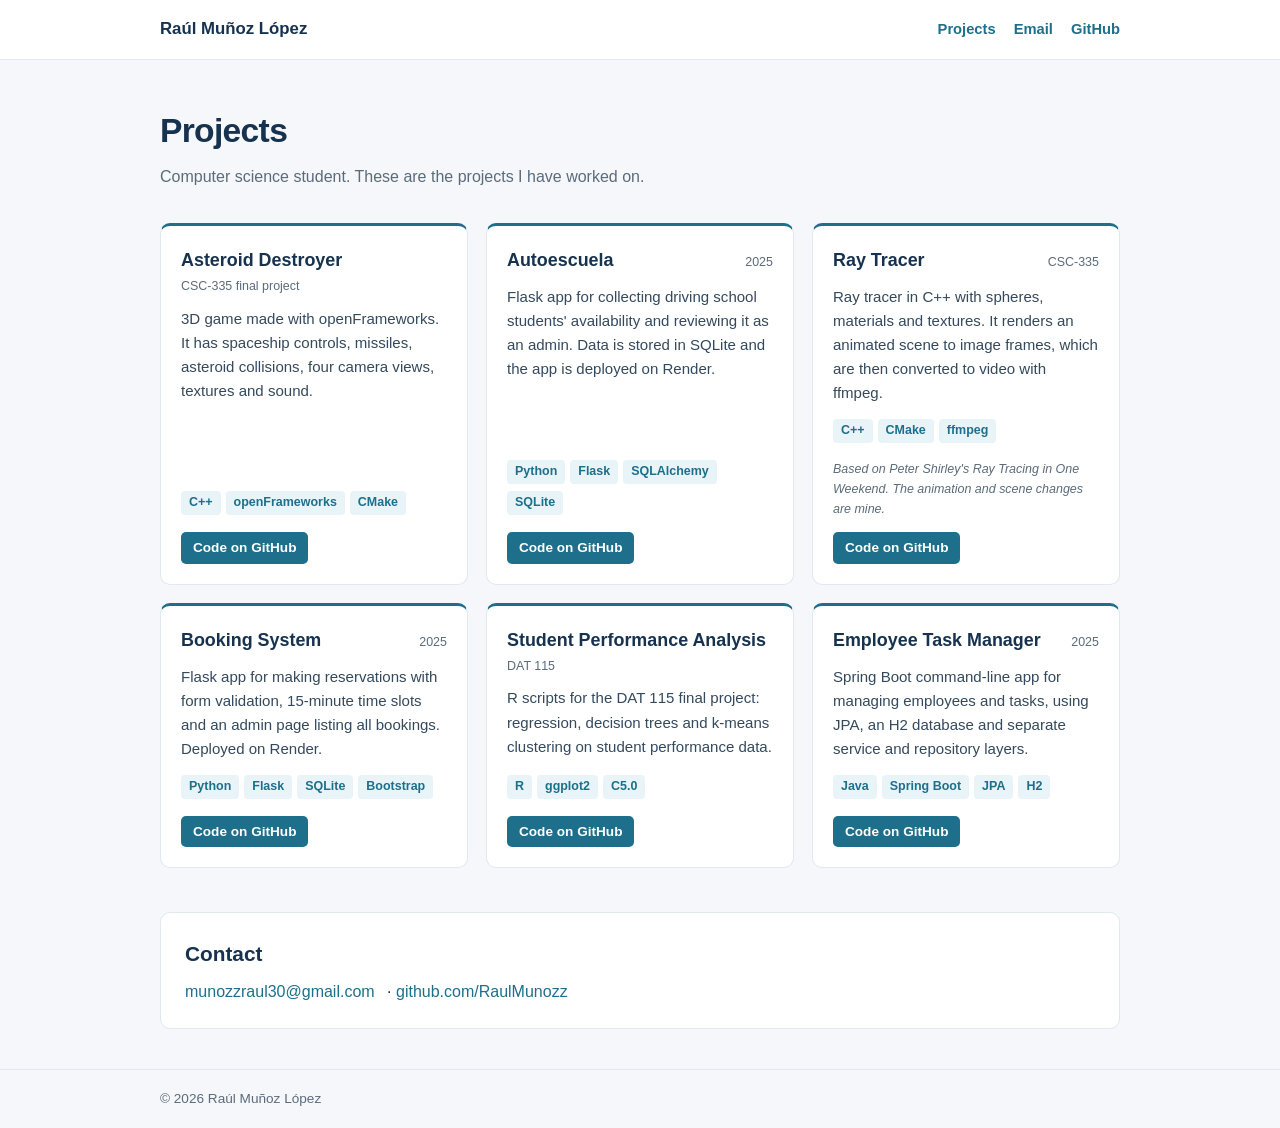
==== portfolio/index.html @ 689fa217 "Add /portfolio/ page" ====
<!doctype html>
<html lang="en">
<head>
  <meta charset="utf-8">
  <meta name="viewport" content="width=device-width, initial-scale=1">
  <meta name="description" content="Projects by Raúl Muñoz López.">
  <title>Raúl Muñoz López — Projects</title>
  <link rel="icon" href="../favicon.svg" type="image/svg+xml">
  <link rel="stylesheet" href="../styles.css">
</head>
<body>
  <header class="header">
    <div class="wrap header-inner">
      <strong>Raúl Muñoz López</strong>
      <nav aria-label="Main navigation">
        <a href="#projects">Projects</a>
        <a href="mailto:munozzraul30@gmail.com">Email</a>
        <a href="https://github.com/RaulMunozz" target="_blank" rel="noopener">GitHub</a>
      </nav>
    </div>
  </header>

  <main class="wrap">
    <section class="intro">
      <h1>Projects</h1>
      <p>Computer science student. These are the projects I have worked on.</p>
    </section>

    <section id="projects" class="projects">
      <article class="card">
        <div class="card-top"><h2>Asteroid Destroyer</h2><span>CSC-335 final project</span></div>
        <p>3D game made with openFrameworks. It has spaceship controls, missiles, asteroid collisions, four camera views, textures and sound.</p>
        <p class="tech"><span>C++</span><span>openFrameworks</span><span>CMake</span></p>
        <p class="links"><a href="https://github.com/RaulMunozz/asteroid-destroyer" target="_blank" rel="noopener">Code on GitHub</a></p>
      </article>

      <article class="card">
        <div class="card-top"><h2>Autoescuela</h2><span>2025</span></div>
        <p>Flask app for collecting driving school students' availability and reviewing it as an admin. Data is stored in SQLite and the app is deployed on Render.</p>
        <p class="tech"><span>Python</span><span>Flask</span><span>SQLAlchemy</span><span>SQLite</span></p>
        <p class="links"><a href="https://github.com/RaulMunozz/autoescuela-demo" target="_blank" rel="noopener">Code on GitHub</a></p>
      </article>

      <article class="card">
        <div class="card-top"><h2>Ray Tracer</h2><span>CSC-335</span></div>
        <p>Ray tracer in C++ with spheres, materials and textures. It renders an animated scene to image frames, which are then converted to video with ffmpeg.</p>
        <p class="tech"><span>C++</span><span>CMake</span><span>ffmpeg</span></p>
        <p class="note">Based on Peter Shirley's <em>Ray Tracing in One Weekend</em>. The animation and scene changes are mine.</p>
        <p class="links"><a href="https://github.com/RaulMunozz/ray-tracer-cpp" target="_blank" rel="noopener">Code on GitHub</a></p>
      </article>

      <article class="card">
        <div class="card-top"><h2>Booking System</h2><span>2025</span></div>
        <p>Flask app for making reservations with form validation, 15-minute time slots and an admin page listing all bookings. Deployed on Render.</p>
        <p class="tech"><span>Python</span><span>Flask</span><span>SQLite</span><span>Bootstrap</span></p>
        <p class="links"><a href="https://github.com/RaulMunozz/flask-reservas" target="_blank" rel="noopener">Code on GitHub</a></p>
      </article>

      <article class="card">
        <div class="card-top"><h2>Student Performance Analysis</h2><span>DAT 115</span></div>
        <p>R scripts for the DAT 115 final project: regression, decision trees and k-means clustering on student performance data.</p>
        <p class="tech"><span>R</span><span>ggplot2</span><span>C5.0</span></p>
        <p class="links"><a href="https://github.com/RaulMunozz/student-performance-analysis" target="_blank" rel="noopener">Code on GitHub</a></p>
      </article>

      <article class="card">
        <div class="card-top"><h2>Employee Task Manager</h2><span>2025</span></div>
        <p>Spring Boot command-line app for managing employees and tasks, using JPA, an H2 database and separate service and repository layers.</p>
        <p class="tech"><span>Java</span><span>Spring Boot</span><span>JPA</span><span>H2</span></p>
        <p class="links"><a href="https://github.com/RaulMunozz/employee-task-manager" target="_blank" rel="noopener">Code on GitHub</a></p>
      </article>
    </section>

    <section class="contact" id="contact">
      <h2>Contact</h2>
      <p><a href="mailto:munozzraul30@gmail.com">munozzraul30@gmail.com</a> · <a href="https://github.com/RaulMunozz" target="_blank" rel="noopener">github.com/RaulMunozz</a></p>
    </section>
  </main>

  <footer class="footer">
    <div class="wrap">© <span id="year">2026</span> Raúl Muñoz López</div>
  </footer>

  <script src="../script.js"></script>
</body>
</html>
---- styles.css ----
/* Simple portfolio, with a little polish. */

:root {
  --bg: #f5f7fa;
  --surface: #ffffff;
  --text: #16324f;
  --muted: #5b6b7c;
  --line: #e1e8ef;
  --accent: #1d6f8b;
  --accent-light: #e8f4f7;
  --wrap: 960px;
}

* { box-sizing: border-box; }

body {
  margin: 0;
  background: var(--bg);
  color: var(--text);
  font-family: Arial, Helvetica, sans-serif;
  font-size: 16px;
  line-height: 1.6;
}

.wrap {
  width: min(100% - 32px, var(--wrap));
  margin-inline: auto;
}

a { color: var(--accent); text-decoration: none; }
a:hover { text-decoration: underline; }

:focus-visible { outline: 2px solid var(--accent); outline-offset: 2px; }

/* Header */

.header {
  background: var(--surface);
  border-bottom: 1px solid var(--line);
  padding: 16px 0;
}

.header-inner {
  display: flex;
  flex-wrap: wrap;
  gap: 8px 20px;
  align-items: center;
  justify-content: space-between;
}

.header strong { font-size: 1.05rem; }
.header nav { display: flex; flex-wrap: wrap; gap: 18px; }
.header nav a { font-size: 0.92rem; font-weight: bold; }

/* Intro */

.intro { padding: 44px 0 12px; }
.intro h1 {
  margin: 0 0 6px;
  font-size: 2.1rem;
  letter-spacing: -0.02em;
}
.intro p { margin: 0; color: var(--muted); }

/* Projects */

.projects {
  display: grid;
  grid-template-columns: repeat(auto-fill, minmax(290px, 1fr));
  gap: 18px;
  padding: 22px 0 44px;
}

.card {
  display: flex;
  flex-direction: column;
  padding: 20px;
  background: var(--surface);
  border: 1px solid var(--line);
  border-top: 3px solid var(--accent);
  border-radius: 10px;
  transition: box-shadow 0.2s ease, transform 0.2s ease;
}

.card:hover {
  box-shadow: 0 8px 20px rgba(22, 50, 79, 0.09);
  transform: translateY(-2px);
}

.card-top {
  display: flex;
  flex-wrap: wrap;
  gap: 2px 10px;
  align-items: baseline;
  justify-content: space-between;
  margin-bottom: 10px;
}

.card h2 { margin: 0; font-size: 1.12rem; }
.card-top span { color: var(--muted); font-size: 0.78rem; }
.card p { margin: 0 0 12px; font-size: 0.94rem; }
.card > p:first-of-type { color: #34495e; }

.tech { margin-top: auto !important; }
.tech span {
  display: inline-block;
  margin: 0 5px 5px 0;
  padding: 2px 8px;
  background: var(--accent-light);
  border-radius: 4px;
  color: var(--accent);
  font-size: 0.78rem;
  font-weight: bold;
}

.links { margin-bottom: 0 !important; }
.links a {
  display: inline-block;
  padding: 5px 12px;
  background: var(--accent);
  color: #fff;
  border-radius: 5px;
  font-size: 0.85rem;
  font-weight: bold;
}
.links a:hover { text-decoration: none; background: #155a72; }

.note { color: var(--muted); font-size: 0.78rem !important; font-style: italic; }

/* Contact and footer */

.contact {
  margin-bottom: 40px;
  padding: 24px;
  background: var(--surface);
  border: 1px solid var(--line);
  border-radius: 10px;
}
.contact h2 { margin: 0 0 8px; font-size: 1.3rem; }
.contact p { margin: 0; }
.contact p a { margin-right: 8px; }

.footer {
  border-top: 1px solid var(--line);
  padding: 18px 0;
  color: var(--muted);
  font-size: 0.85rem;
}

@media (prefers-reduced-motion: reduce) {
  .card { transition: none; }
  .card:hover { transform: none; }
}
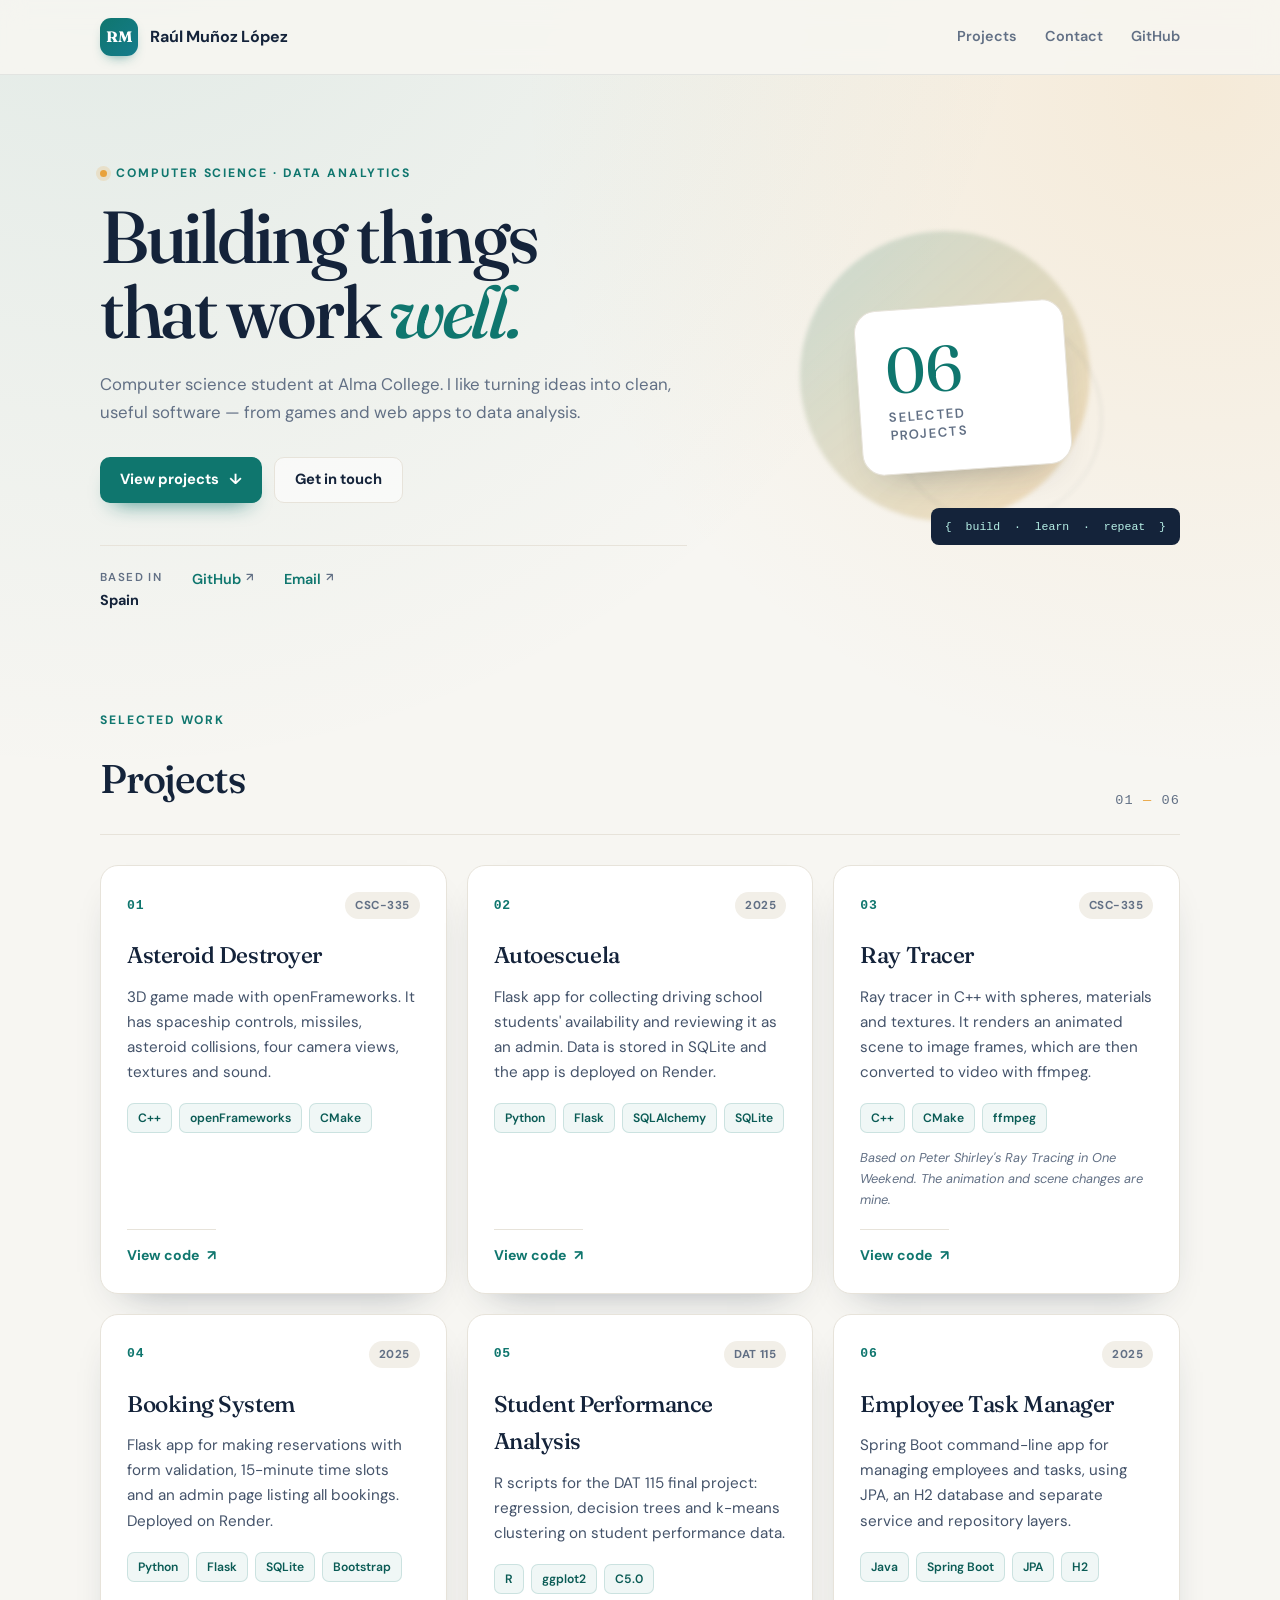
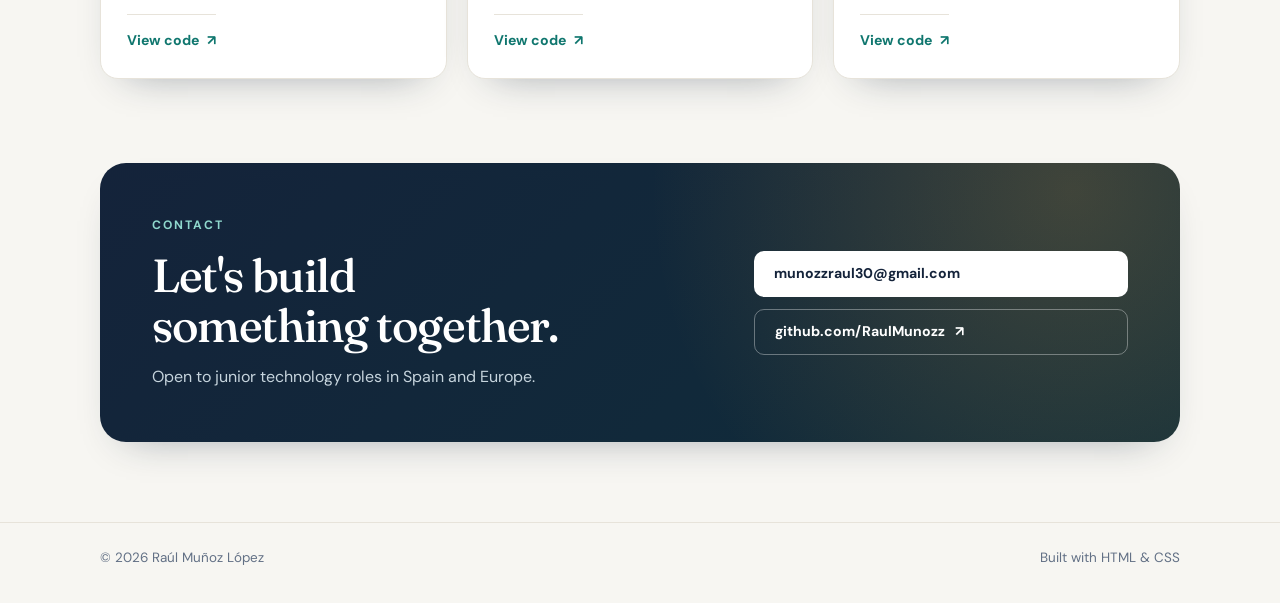
==== commit 7a531b9c: "Refresh /portfolio/ design" ====
--- a/portfolio/index.html
+++ b/portfolio/index.html
@@ -3,82 +3,137 @@
 <head>
   <meta charset="utf-8">
   <meta name="viewport" content="width=device-width, initial-scale=1">
-  <meta name="description" content="Projects by Raúl Muñoz López.">
+  <meta name="description" content="Selected projects by Raúl Muñoz López, computer science student.">
   <title>Raúl Muñoz López — Projects</title>
   <link rel="icon" href="../favicon.svg" type="image/svg+xml">
+  <link rel="preconnect" href="https://fonts.googleapis.com">
+  <link rel="preconnect" href="https://fonts.gstatic.com" crossorigin>
+  <link href="https://fonts.googleapis.com/css2?family=DM+Sans:wght@400;500;600;700&family=Fraunces:opsz,wght@9..144,500;9..144,600&display=swap" rel="stylesheet">
   <link rel="stylesheet" href="../styles.css">
 </head>
 <body>
-  <header class="header">
+  <header class="site-header">
     <div class="wrap header-inner">
-      <strong>Raúl Muñoz López</strong>
-      <nav aria-label="Main navigation">
+      <a class="brand" href="#top" aria-label="Back to top">
+        <span class="brand-mark">RM</span>
+        <span class="brand-name">Raúl Muñoz López</span>
+      </a>
+      <nav class="site-nav" aria-label="Main navigation">
         <a href="#projects">Projects</a>
-        <a href="mailto:munozzraul30@gmail.com">Email</a>
+        <a href="#contact">Contact</a>
         <a href="https://github.com/RaulMunozz" target="_blank" rel="noopener">GitHub</a>
       </nav>
     </div>
   </header>
 
-  <main class="wrap">
-    <section class="intro">
-      <h1>Projects</h1>
-      <p>Computer science student. These are the projects I have worked on.</p>
+  <main id="top">
+    <section class="hero wrap" aria-labelledby="hero-title">
+      <div class="hero-copy">
+        <p class="eyebrow"><span class="eyebrow-dot"></span> Computer Science · Data Analytics</p>
+        <h1 id="hero-title">Building things<br>that work <em>well.</em></h1>
+        <p class="lede">Computer science student at Alma College. I like turning ideas into clean, useful software — from games and web apps to data analysis.</p>
+        <div class="hero-actions">
+          <a class="btn btn-primary" href="#projects">View projects <span aria-hidden="true">↓</span></a>
+          <a class="btn btn-ghost" href="mailto:munozzraul30@gmail.com">Get in touch</a>
+        </div>
+        <ul class="hero-meta" aria-label="Quick information">
+          <li><span>Based in</span><strong>Spain</strong></li>
+          <li><a href="https://github.com/RaulMunozz" target="_blank" rel="noopener">GitHub <span aria-hidden="true">↗</span></a></li>
+          <li><a href="mailto:munozzraul30@gmail.com">Email <span aria-hidden="true">↗</span></a></li>
+        </ul>
+      </div>
+      <div class="hero-art" aria-hidden="true">
+        <div class="orb orb-back"></div>
+        <div class="orb orb-front"></div>
+        <div class="hero-badge">
+          <span class="hero-badge-number">06</span>
+          <span class="hero-badge-label">selected<br>projects</span>
+        </div>
+        <div class="hero-code">{ &nbsp;build &nbsp;· &nbsp;learn &nbsp;· &nbsp;repeat&nbsp; }</div>
+      </div>
     </section>
 
-    <section id="projects" class="projects">
-      <article class="card">
-        <div class="card-top"><h2>Asteroid Destroyer</h2><span>CSC-335 final project</span></div>
-        <p>3D game made with openFrameworks. It has spaceship controls, missiles, asteroid collisions, four camera views, textures and sound.</p>
-        <p class="tech"><span>C++</span><span>openFrameworks</span><span>CMake</span></p>
-        <p class="links"><a href="https://github.com/RaulMunozz/asteroid-destroyer" target="_blank" rel="noopener">Code on GitHub</a></p>
-      </article>
+    <section id="projects" class="projects-section wrap" aria-labelledby="projects-title">
+      <div class="section-heading">
+        <div>
+          <p class="eyebrow">Selected work</p>
+          <h2 id="projects-title">Projects</h2>
+        </div>
+        <p class="section-count">01 <span>—</span> 06</p>
+      </div>
 
-      <article class="card">
-        <div class="card-top"><h2>Autoescuela</h2><span>2025</span></div>
-        <p>Flask app for collecting driving school students' availability and reviewing it as an admin. Data is stored in SQLite and the app is deployed on Render.</p>
-        <p class="tech"><span>Python</span><span>Flask</span><span>SQLAlchemy</span><span>SQLite</span></p>
-        <p class="links"><a href="https://github.com/RaulMunozz/autoescuela-demo" target="_blank" rel="noopener">Code on GitHub</a></p>
-      </article>
+      <div class="projects">
+        <article class="card">
+          <div class="card-head"><span class="card-index">01</span><span class="card-tag">CSC-335</span></div>
+          <h3>Asteroid Destroyer</h3>
+          <p>3D game made with openFrameworks. It has spaceship controls, missiles, asteroid collisions, four camera views, textures and sound.</p>
+          <ul class="tech"><li>C++</li><li>openFrameworks</li><li>CMake</li></ul>
+          <a class="card-link" href="https://github.com/RaulMunozz/asteroid-destroyer" target="_blank" rel="noopener">View code <span aria-hidden="true">↗</span></a>
+        </article>
 
-      <article class="card">
-        <div class="card-top"><h2>Ray Tracer</h2><span>CSC-335</span></div>
-        <p>Ray tracer in C++ with spheres, materials and textures. It renders an animated scene to image frames, which are then converted to video with ffmpeg.</p>
-        <p class="tech"><span>C++</span><span>CMake</span><span>ffmpeg</span></p>
-        <p class="note">Based on Peter Shirley's <em>Ray Tracing in One Weekend</em>. The animation and scene changes are mine.</p>
-        <p class="links"><a href="https://github.com/RaulMunozz/ray-tracer-cpp" target="_blank" rel="noopener">Code on GitHub</a></p>
-      </article>
+        <article class="card">
+          <div class="card-head"><span class="card-index">02</span><span class="card-tag">2025</span></div>
+          <h3>Autoescuela</h3>
+          <p>Flask app for collecting driving school students' availability and reviewing it as an admin. Data is stored in SQLite and the app is deployed on Render.</p>
+          <ul class="tech"><li>Python</li><li>Flask</li><li>SQLAlchemy</li><li>SQLite</li></ul>
+          <a class="card-link" href="https://github.com/RaulMunozz/autoescuela-demo" target="_blank" rel="noopener">View code <span aria-hidden="true">↗</span></a>
+        </article>
 
-      <article class="card">
-        <div class="card-top"><h2>Booking System</h2><span>2025</span></div>
-        <p>Flask app for making reservations with form validation, 15-minute time slots and an admin page listing all bookings. Deployed on Render.</p>
-        <p class="tech"><span>Python</span><span>Flask</span><span>SQLite</span><span>Bootstrap</span></p>
-        <p class="links"><a href="https://github.com/RaulMunozz/flask-reservas" target="_blank" rel="noopener">Code on GitHub</a></p>
-      </article>
+        <article class="card">
+          <div class="card-head"><span class="card-index">03</span><span class="card-tag">CSC-335</span></div>
+          <h3>Ray Tracer</h3>
+          <p>Ray tracer in C++ with spheres, materials and textures. It renders an animated scene to image frames, which are then converted to video with ffmpeg.</p>
+          <ul class="tech"><li>C++</li><li>CMake</li><li>ffmpeg</li></ul>
+          <p class="note">Based on Peter Shirley's <em>Ray Tracing in One Weekend</em>. The animation and scene changes are mine.</p>
+          <a class="card-link" href="https://github.com/RaulMunozz/ray-tracer-cpp" target="_blank" rel="noopener">View code <span aria-hidden="true">↗</span></a>
+        </article>
 
-      <article class="card">
-        <div class="card-top"><h2>Student Performance Analysis</h2><span>DAT 115</span></div>
-        <p>R scripts for the DAT 115 final project: regression, decision trees and k-means clustering on student performance data.</p>
-        <p class="tech"><span>R</span><span>ggplot2</span><span>C5.0</span></p>
-        <p class="links"><a href="https://github.com/RaulMunozz/student-performance-analysis" target="_blank" rel="noopener">Code on GitHub</a></p>
-      </article>
+        <article class="card">
+          <div class="card-head"><span class="card-index">04</span><span class="card-tag">2025</span></div>
+          <h3>Booking System</h3>
+          <p>Flask app for making reservations with form validation, 15-minute time slots and an admin page listing all bookings. Deployed on Render.</p>
+          <ul class="tech"><li>Python</li><li>Flask</li><li>SQLite</li><li>Bootstrap</li></ul>
+          <a class="card-link" href="https://github.com/RaulMunozz/flask-reservas" target="_blank" rel="noopener">View code <span aria-hidden="true">↗</span></a>
+        </article>
 
-      <article class="card">
-        <div class="card-top"><h2>Employee Task Manager</h2><span>2025</span></div>
-        <p>Spring Boot command-line app for managing employees and tasks, using JPA, an H2 database and separate service and repository layers.</p>
-        <p class="tech"><span>Java</span><span>Spring Boot</span><span>JPA</span><span>H2</span></p>
-        <p class="links"><a href="https://github.com/RaulMunozz/employee-task-manager" target="_blank" rel="noopener">Code on GitHub</a></p>
-      </article>
+        <article class="card">
+          <div class="card-head"><span class="card-index">05</span><span class="card-tag">DAT 115</span></div>
+          <h3>Student Performance Analysis</h3>
+          <p>R scripts for the DAT 115 final project: regression, decision trees and k-means clustering on student performance data.</p>
+          <ul class="tech"><li>R</li><li>ggplot2</li><li>C5.0</li></ul>
+          <a class="card-link" href="https://github.com/RaulMunozz/student-performance-analysis" target="_blank" rel="noopener">View code <span aria-hidden="true">↗</span></a>
+        </article>
+
+        <article class="card">
+          <div class="card-head"><span class="card-index">06</span><span class="card-tag">2025</span></div>
+          <h3>Employee Task Manager</h3>
+          <p>Spring Boot command-line app for managing employees and tasks, using JPA, an H2 database and separate service and repository layers.</p>
+          <ul class="tech"><li>Java</li><li>Spring Boot</li><li>JPA</li><li>H2</li></ul>
+          <a class="card-link" href="https://github.com/RaulMunozz/employee-task-manager" target="_blank" rel="noopener">View code <span aria-hidden="true">↗</span></a>
+        </article>
+      </div>
     </section>
 
-    <section class="contact" id="contact">
-      <h2>Contact</h2>
-      <p><a href="mailto:munozzraul30@gmail.com">munozzraul30@gmail.com</a> · <a href="https://github.com/RaulMunozz" target="_blank" rel="noopener">github.com/RaulMunozz</a></p>
+    <section id="contact" class="contact-section wrap" aria-labelledby="contact-title">
+      <div class="contact-card">
+        <div class="contact-copy">
+          <p class="eyebrow eyebrow-light">Contact</p>
+          <h2 id="contact-title">Let's build<br>something together.</h2>
+          <p>Open to junior technology roles in Spain and Europe.</p>
+        </div>
+        <div class="contact-actions">
+          <a class="btn btn-light" href="mailto:munozzraul30@gmail.com">munozzraul30@gmail.com</a>
+          <a class="btn btn-outline-light" href="https://github.com/RaulMunozz" target="_blank" rel="noopener">github.com/RaulMunozz <span aria-hidden="true">↗</span></a>
+        </div>
+      </div>
     </section>
   </main>
 
-  <footer class="footer">
-    <div class="wrap">© <span id="year">2026</span> Raúl Muñoz López</div>
+  <footer class="site-footer">
+    <div class="wrap footer-inner">
+      <span>© <span id="year">2026</span> Raúl Muñoz López</span>
+      <span>Built with HTML &amp; CSS</span>
+    </div>
   </footer>
 
   <script src="../script.js"></script>
--- a/styles.css
+++ b/styles.css
@@ -1,153 +1,475 @@
-/* Simple portfolio, with a little polish. */
+/* Portfolio — warm, typographic and deliberately simple. */
 
 :root {
-  --bg: #f5f7fa;
+  --bg: #f7f6f2;
   --surface: #ffffff;
-  --text: #16324f;
-  --muted: #5b6b7c;
-  --line: #e1e8ef;
-  --accent: #1d6f8b;
-  --accent-light: #e8f4f7;
-  --wrap: 960px;
+  --ink: #14233a;
+  --muted: #627085;
+  --line: #e7e3da;
+  --teal: #0f766e;
+  --teal-dark: #0a5b55;
+  --amber: #e9a23b;
+  --shadow: 0 18px 40px -26px rgba(20, 35, 58, 0.45);
+  --wrap: 1080px;
+  --radius: 18px;
+  --sans: "DM Sans", Arial, Helvetica, sans-serif;
+  --serif: "Fraunces", Georgia, "Times New Roman", serif;
 }
 
 * { box-sizing: border-box; }
+
+html { scroll-behavior: smooth; }
 
 body {
   margin: 0;
-  background: var(--bg);
-  color: var(--text);
-  font-family: Arial, Helvetica, sans-serif;
+  color: var(--ink);
+  font-family: var(--sans);
   font-size: 16px;
-  line-height: 1.6;
+  line-height: 1.65;
+  background:
+    radial-gradient(circle at 8% -8%, rgba(15, 118, 110, 0.10), transparent 36%),
+    radial-gradient(circle at 94% 4%, rgba(233, 162, 59, 0.14), transparent 28%),
+    var(--bg);
 }
 
 .wrap {
-  width: min(100% - 32px, var(--wrap));
+  width: min(100% - 40px, var(--wrap));
   margin-inline: auto;
 }
 
-a { color: var(--accent); text-decoration: none; }
-a:hover { text-decoration: underline; }
-
-:focus-visible { outline: 2px solid var(--accent); outline-offset: 2px; }
+a { color: var(--teal); text-decoration: none; }
+a:hover { text-decoration: none; }
+:focus-visible { outline: 2px solid var(--amber); outline-offset: 3px; border-radius: 4px; }
 
 /* Header */
 
-.header {
+.site-header {
+  position: sticky;
+  top: 0;
+  z-index: 20;
+  background: rgba(247, 246, 242, 0.86);
+  backdrop-filter: blur(12px);
+  border-bottom: 1px solid rgba(20, 35, 58, 0.08);
+}
+
+.header-inner {
+  display: flex;
+  align-items: center;
+  justify-content: space-between;
+  gap: 20px;
+  min-height: 74px;
+}
+
+.brand {
+  display: inline-flex;
+  align-items: center;
+  gap: 12px;
+  color: var(--ink);
+  font-weight: 700;
+  letter-spacing: -0.01em;
+}
+
+.brand-mark {
+  display: grid;
+  place-items: center;
+  width: 38px;
+  height: 38px;
+  border-radius: 11px;
+  background: linear-gradient(135deg, var(--teal), #157c8c);
+  color: #fff;
+  font-family: var(--serif);
+  font-size: 0.95rem;
+  letter-spacing: 0.02em;
+  box-shadow: 0 6px 14px -8px rgba(15, 118, 110, 0.9);
+}
+
+.brand-name { font-size: 1rem; }
+
+.site-nav { display: flex; flex-wrap: wrap; gap: 8px 28px; }
+.site-nav a {
+  position: relative;
+  color: var(--muted);
+  font-size: 0.9rem;
+  font-weight: 600;
+  padding-block: 6px;
+}
+.site-nav a::after {
+  content: "";
+  position: absolute;
+  left: 0;
+  right: 100%;
+  bottom: 0;
+  height: 2px;
+  background: var(--amber);
+  transition: right 0.22s ease;
+}
+.site-nav a:hover { color: var(--ink); }
+.site-nav a:hover::after { right: 0; }
+
+/* Shared bits */
+
+.eyebrow {
+  display: flex;
+  align-items: center;
+  gap: 9px;
+  margin: 0 0 16px;
+  color: var(--teal);
+  font-size: 0.76rem;
+  font-weight: 700;
+  letter-spacing: 0.16em;
+  text-transform: uppercase;
+}
+.eyebrow-dot {
+  width: 7px;
+  height: 7px;
+  border-radius: 50%;
+  background: var(--amber);
+  box-shadow: 0 0 0 4px rgba(233, 162, 59, 0.18);
+}
+.eyebrow-light { color: #8fd8cd; }
+
+.btn {
+  display: inline-flex;
+  align-items: center;
+  justify-content: center;
+  gap: 10px;
+  min-height: 46px;
+  padding: 0 20px;
+  border-radius: 10px;
+  font-size: 0.92rem;
+  font-weight: 700;
+  transition: transform 0.2s ease, background 0.2s ease, border-color 0.2s ease;
+}
+.btn:hover { transform: translateY(-2px); }
+.btn-primary {
+  background: var(--teal);
+  color: #fff;
+  box-shadow: 0 12px 22px -14px rgba(15, 118, 110, 0.95);
+}
+.btn-primary:hover { background: var(--teal-dark); }
+.btn-ghost {
+  border: 1px solid var(--line);
+  color: var(--ink);
+  background: rgba(255, 255, 255, 0.6);
+}
+.btn-ghost:hover { border-color: var(--teal); }
+.btn-light { background: #fff; color: var(--ink); }
+.btn-outline-light { border: 1px solid rgba(255, 255, 255, 0.35); color: #fff; }
+.btn-outline-light:hover { border-color: #fff; background: rgba(255, 255, 255, 0.08); }
+
+/* Hero */
+
+.hero {
+  display: grid;
+  grid-template-columns: minmax(0, 1.15fr) minmax(260px, 0.85fr);
+  align-items: center;
+  gap: 60px;
+  padding: 88px 0 72px;
+}
+
+.hero h1 {
+  margin: 0;
+  font-family: var(--serif);
+  font-size: clamp(2.9rem, 6vw, 4.6rem);
+  font-weight: 500;
+  line-height: 1.02;
+  letter-spacing: -0.045em;
+}
+.hero h1 em {
+  color: var(--teal);
+  font-style: italic;
+  font-weight: 500;
+}
+
+.lede {
+  max-width: 52ch;
+  margin: 22px 0 30px;
+  color: var(--muted);
+  font-size: 1.05rem;
+}
+
+.hero-actions { display: flex; flex-wrap: wrap; gap: 12px; }
+
+.hero-meta {
+  display: flex;
+  flex-wrap: wrap;
+  gap: 12px 30px;
+  margin: 42px 0 0;
+  padding: 22px 0 0;
+  list-style: none;
+  border-top: 1px solid var(--line);
+}
+.hero-meta li {
+  display: flex;
+  flex-direction: column;
+  gap: 2px;
+  font-size: 0.9rem;
+  font-weight: 600;
+}
+.hero-meta span:not(.hero-badge-number):not(.hero-badge-label) {
+  color: var(--muted);
+  font-size: 0.72rem;
+  font-weight: 600;
+  letter-spacing: 0.12em;
+  text-transform: uppercase;
+}
+.hero-meta a { display: inline-flex; gap: 5px; }
+
+.hero-art {
+  position: relative;
+  min-height: 330px;
+  display: grid;
+  place-items: center;
+}
+
+.orb {
+  position: absolute;
+  border-radius: 50%;
+  filter: blur(2px);
+}
+.orb-back {
+  width: 290px;
+  height: 290px;
+  background: linear-gradient(140deg, rgba(15, 118, 110, 0.18), rgba(233, 162, 59, 0.28));
+  transform: translate(-18px, -12px);
+}
+.orb-front {
+  width: 210px;
+  height: 210px;
+  border: 1px solid rgba(20, 35, 58, 0.14);
+  transform: translate(34px, 30px);
+}
+
+.hero-badge {
+  position: relative;
+  z-index: 1;
+  width: 210px;
+  padding: 28px;
+  border-radius: 22px;
   background: var(--surface);
+  border: 1px solid var(--line);
+  box-shadow: var(--shadow);
+  transform: rotate(-4deg);
+}
+.hero-badge-number {
+  display: block;
+  font-family: var(--serif);
+  font-size: 4rem;
+  line-height: 1;
+  color: var(--teal);
+}
+.hero-badge-label {
+  display: block;
+  margin-top: 6px;
+  color: var(--muted);
+  font-size: 0.82rem;
+  font-weight: 600;
+  letter-spacing: 0.1em;
+  line-height: 1.4;
+  text-transform: uppercase;
+}
+.hero-code {
+  position: absolute;
+  bottom: 8px;
+  right: 0;
+  z-index: 2;
+  padding: 9px 14px;
+  border-radius: 8px;
+  background: var(--ink);
+  color: #b7f0e7;
+  font-family: "SFMono-Regular", Consolas, monospace;
+  font-size: 0.72rem;
+  white-space: nowrap;
+}
+
+/* Projects */
+
+.projects-section { padding: 26px 0 84px; }
+
+.section-heading {
+  display: flex;
+  align-items: flex-end;
+  justify-content: space-between;
+  gap: 24px;
+  margin-bottom: 30px;
+  padding-bottom: 22px;
   border-bottom: 1px solid var(--line);
-  padding: 16px 0;
-}
-
-.header-inner {
-  display: flex;
-  flex-wrap: wrap;
-  gap: 8px 20px;
-  align-items: center;
-  justify-content: space-between;
-}
-
-.header strong { font-size: 1.05rem; }
-.header nav { display: flex; flex-wrap: wrap; gap: 18px; }
-.header nav a { font-size: 0.92rem; font-weight: bold; }
-
-/* Intro */
-
-.intro { padding: 44px 0 12px; }
-.intro h1 {
-  margin: 0 0 6px;
-  font-size: 2.1rem;
-  letter-spacing: -0.02em;
-}
-.intro p { margin: 0; color: var(--muted); }
-
-/* Projects */
+}
+.section-heading h2 {
+  margin: 0;
+  font-family: var(--serif);
+  font-size: 2.5rem;
+  font-weight: 500;
+  letter-spacing: -0.03em;
+}
+.section-count {
+  margin: 0;
+  color: var(--muted);
+  font-family: "SFMono-Regular", Consolas, monospace;
+  font-size: 0.85rem;
+  letter-spacing: 0.08em;
+}
+.section-count span { color: var(--amber); }
 
 .projects {
   display: grid;
-  grid-template-columns: repeat(auto-fill, minmax(290px, 1fr));
-  gap: 18px;
-  padding: 22px 0 44px;
+  grid-template-columns: repeat(auto-fit, minmax(300px, 1fr));
+  gap: 20px;
 }
 
 .card {
   display: flex;
   flex-direction: column;
-  padding: 20px;
+  padding: 26px;
   background: var(--surface);
   border: 1px solid var(--line);
-  border-top: 3px solid var(--accent);
-  border-radius: 10px;
-  transition: box-shadow 0.2s ease, transform 0.2s ease;
-}
-
+  border-radius: var(--radius);
+  box-shadow: var(--shadow);
+  transition: transform 0.25s ease, box-shadow 0.25s ease, border-color 0.25s ease;
+}
 .card:hover {
-  box-shadow: 0 8px 20px rgba(22, 50, 79, 0.09);
-  transform: translateY(-2px);
-}
-
-.card-top {
+  transform: translateY(-5px);
+  border-color: rgba(15, 118, 110, 0.35);
+  box-shadow: 0 26px 50px -28px rgba(20, 35, 58, 0.55);
+}
+
+.card-head {
+  display: flex;
+  align-items: center;
+  justify-content: space-between;
+  gap: 12px;
+  margin-bottom: 18px;
+}
+.card-index {
+  color: var(--teal);
+  font-family: "SFMono-Regular", Consolas, monospace;
+  font-size: 0.82rem;
+  font-weight: 700;
+  letter-spacing: 0.06em;
+}
+.card-tag {
+  padding: 4px 10px;
+  border-radius: 999px;
+  background: #f2efe8;
+  color: var(--muted);
+  font-size: 0.72rem;
+  font-weight: 700;
+  letter-spacing: 0.04em;
+}
+
+.card h3 {
+  margin: 0 0 10px;
+  font-family: var(--serif);
+  font-size: 1.42rem;
+  font-weight: 500;
+  letter-spacing: -0.02em;
+}
+.card > p:not(.note) { margin: 0 0 18px; color: #44536a; font-size: 0.95rem; }
+
+.tech {
   display: flex;
   flex-wrap: wrap;
-  gap: 2px 10px;
-  align-items: baseline;
+  gap: 7px;
+  margin: 0 0 20px;
+  padding: 0;
+  list-style: none;
+}
+.tech li {
+  padding: 4px 10px;
+  border: 1px solid rgba(15, 118, 110, 0.16);
+  border-radius: 7px;
+  background: rgba(15, 118, 110, 0.06);
+  color: var(--teal-dark);
+  font-size: 0.76rem;
+  font-weight: 600;
+}
+
+.note {
+  margin: -6px 0 18px;
+  color: var(--muted);
+  font-size: 0.8rem;
+  font-style: italic;
+}
+
+.card-link {
+  display: inline-flex;
+  align-items: center;
+  gap: 8px;
+  width: fit-content;
+  margin-top: auto;
+  padding-top: 14px;
+  border-top: 1px solid var(--line);
+  color: var(--teal);
+  font-size: 0.88rem;
+  font-weight: 700;
+}
+.card-link span { transition: transform 0.2s ease; }
+.card-link:hover span { transform: translate(3px, -3px); }
+
+/* Contact */
+
+.contact-section { padding-bottom: 80px; }
+.contact-card {
+  display: grid;
+  grid-template-columns: minmax(0, 1.2fr) minmax(240px, 0.8fr);
+  align-items: center;
+  gap: 40px;
+  padding: 52px;
+  border-radius: 26px;
+  background:
+    radial-gradient(circle at 90% 10%, rgba(233, 162, 59, 0.22), transparent 42%),
+    linear-gradient(135deg, #14233a, #0f2d3a);
+  color: #fff;
+  box-shadow: var(--shadow);
+}
+.contact-copy h2 {
+  margin: 0 0 12px;
+  font-family: var(--serif);
+  font-size: clamp(2rem, 4vw, 2.9rem);
+  font-weight: 500;
+  line-height: 1.08;
+  letter-spacing: -0.03em;
+}
+.contact-copy > p:last-child { margin: 0; color: #c6d4dd; }
+.contact-actions { display: flex; flex-direction: column; gap: 12px; }
+.contact-actions .btn { justify-content: flex-start; font-size: 0.88rem; }
+
+/* Footer */
+
+.site-footer { border-top: 1px solid var(--line); padding: 24px 0 34px; }
+.footer-inner {
+  display: flex;
+  flex-wrap: wrap;
   justify-content: space-between;
-  margin-bottom: 10px;
-}
-
-.card h2 { margin: 0; font-size: 1.12rem; }
-.card-top span { color: var(--muted); font-size: 0.78rem; }
-.card p { margin: 0 0 12px; font-size: 0.94rem; }
-.card > p:first-of-type { color: #34495e; }
-
-.tech { margin-top: auto !important; }
-.tech span {
-  display: inline-block;
-  margin: 0 5px 5px 0;
-  padding: 2px 8px;
-  background: var(--accent-light);
-  border-radius: 4px;
-  color: var(--accent);
-  font-size: 0.78rem;
-  font-weight: bold;
-}
-
-.links { margin-bottom: 0 !important; }
-.links a {
-  display: inline-block;
-  padding: 5px 12px;
-  background: var(--accent);
-  color: #fff;
-  border-radius: 5px;
-  font-size: 0.85rem;
-  font-weight: bold;
-}
-.links a:hover { text-decoration: none; background: #155a72; }
-
-.note { color: var(--muted); font-size: 0.78rem !important; font-style: italic; }
-
-/* Contact and footer */
-
-.contact {
-  margin-bottom: 40px;
-  padding: 24px;
-  background: var(--surface);
-  border: 1px solid var(--line);
-  border-radius: 10px;
-}
-.contact h2 { margin: 0 0 8px; font-size: 1.3rem; }
-.contact p { margin: 0; }
-.contact p a { margin-right: 8px; }
-
-.footer {
-  border-top: 1px solid var(--line);
-  padding: 18px 0;
-  color: var(--muted);
-  font-size: 0.85rem;
+  gap: 10px;
+  color: var(--muted);
+  font-size: 0.84rem;
+}
+
+/* Responsive */
+
+@media (max-width: 860px) {
+  .hero { grid-template-columns: 1fr; gap: 24px; padding: 64px 0 52px; }
+  .hero-art { min-height: 250px; }
+  .orb-back { width: 220px; height: 220px; }
+  .orb-front { width: 160px; height: 160px; }
+  .hero-badge { width: 175px; padding: 22px; }
+  .hero-badge-number { font-size: 3.2rem; }
+  .contact-card { grid-template-columns: 1fr; padding: 38px; }
+}
+
+@media (max-width: 560px) {
+  .wrap { width: min(100% - 28px, var(--wrap)); }
+  .header-inner { min-height: 66px; }
+  .brand-name { display: none; }
+  .site-nav { gap: 8px 18px; }
+  .hero h1 { font-size: 2.7rem; }
+  .section-heading { align-items: flex-start; }
+  .projects { grid-template-columns: 1fr; }
+  .card { padding: 22px; }
 }
 
 @media (prefers-reduced-motion: reduce) {
-  .card { transition: none; }
-  .card:hover { transform: none; }
-}
+  html { scroll-behavior: auto; }
+  *, *::before, *::after { transition: none !important; }
+}
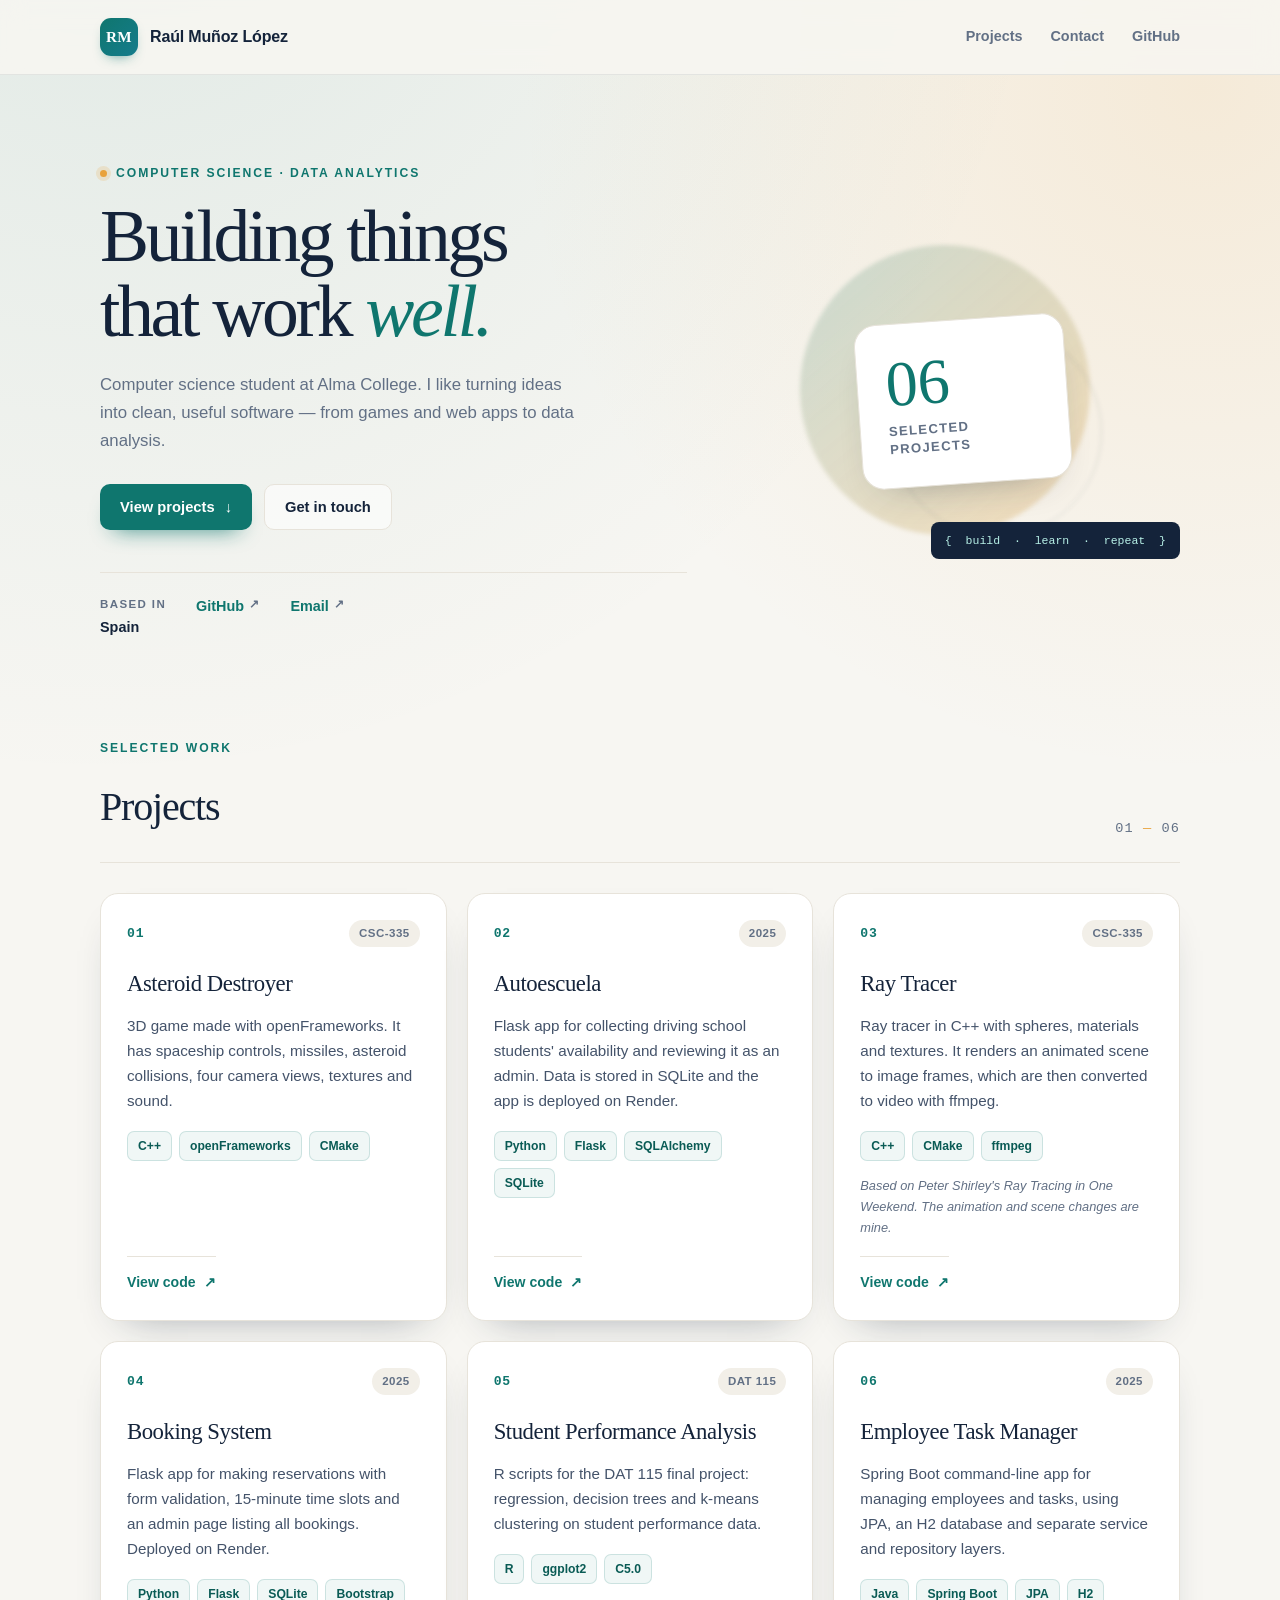
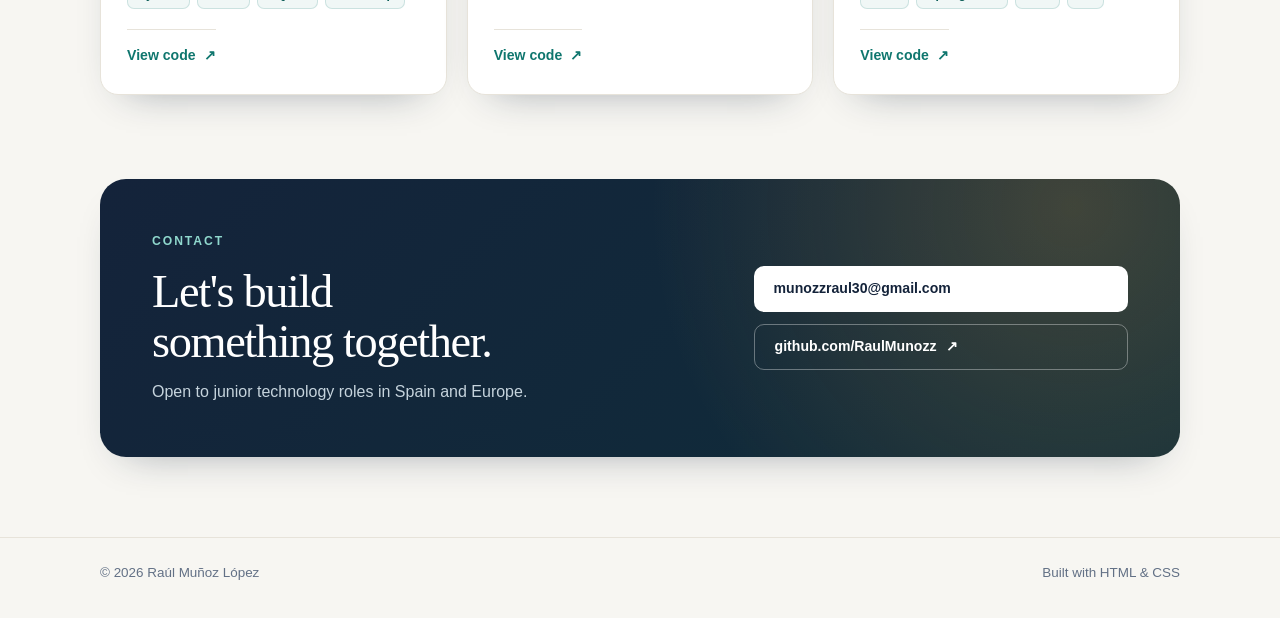
==== commit bab112a7: "Apply CSP to /portfolio/" ====
--- a/portfolio/index.html
+++ b/portfolio/index.html
@@ -4,6 +4,8 @@
   <meta charset="utf-8">
   <meta name="viewport" content="width=device-width, initial-scale=1">
   <meta name="description" content="Selected projects by Raúl Muñoz López, computer science student.">
+  <meta http-equiv="Content-Security-Policy" content="default-src 'self'; base-uri 'none'; object-src 'none'; script-src 'self'; style-src 'self' https://fonts.googleapis.com; font-src 'self' https://fonts.gstatic.com; img-src 'self' data:; connect-src 'self'; form-action 'none'; frame-src 'none'; worker-src 'none'; upgrade-insecure-requests">
+  <meta name="referrer" content="no-referrer">
   <title>Raúl Muñoz López — Projects</title>
   <link rel="icon" href="../favicon.svg" type="image/svg+xml">
   <link rel="preconnect" href="https://fonts.googleapis.com">
@@ -21,7 +23,7 @@
       <nav class="site-nav" aria-label="Main navigation">
         <a href="#projects">Projects</a>
         <a href="#contact">Contact</a>
-        <a href="https://github.com/RaulMunozz" target="_blank" rel="noopener">GitHub</a>
+        <a href="https://github.com/RaulMunozz" target="_blank" rel="noopener noreferrer">GitHub</a>
       </nav>
     </div>
   </header>
@@ -38,7 +40,7 @@
         </div>
         <ul class="hero-meta" aria-label="Quick information">
           <li><span>Based in</span><strong>Spain</strong></li>
-          <li><a href="https://github.com/RaulMunozz" target="_blank" rel="noopener">GitHub <span aria-hidden="true">↗</span></a></li>
+          <li><a href="https://github.com/RaulMunozz" target="_blank" rel="noopener noreferrer">GitHub <span aria-hidden="true">↗</span></a></li>
           <li><a href="mailto:munozzraul30@gmail.com">Email <span aria-hidden="true">↗</span></a></li>
         </ul>
       </div>
@@ -68,7 +70,7 @@
           <h3>Asteroid Destroyer</h3>
           <p>3D game made with openFrameworks. It has spaceship controls, missiles, asteroid collisions, four camera views, textures and sound.</p>
           <ul class="tech"><li>C++</li><li>openFrameworks</li><li>CMake</li></ul>
-          <a class="card-link" href="https://github.com/RaulMunozz/asteroid-destroyer" target="_blank" rel="noopener">View code <span aria-hidden="true">↗</span></a>
+          <a class="card-link" href="https://github.com/RaulMunozz/asteroid-destroyer" target="_blank" rel="noopener noreferrer">View code <span aria-hidden="true">↗</span></a>
         </article>
 
         <article class="card">
@@ -76,7 +78,7 @@
           <h3>Autoescuela</h3>
           <p>Flask app for collecting driving school students' availability and reviewing it as an admin. Data is stored in SQLite and the app is deployed on Render.</p>
           <ul class="tech"><li>Python</li><li>Flask</li><li>SQLAlchemy</li><li>SQLite</li></ul>
-          <a class="card-link" href="https://github.com/RaulMunozz/autoescuela-demo" target="_blank" rel="noopener">View code <span aria-hidden="true">↗</span></a>
+          <a class="card-link" href="https://github.com/RaulMunozz/autoescuela-demo" target="_blank" rel="noopener noreferrer">View code <span aria-hidden="true">↗</span></a>
         </article>
 
         <article class="card">
@@ -85,7 +87,7 @@
           <p>Ray tracer in C++ with spheres, materials and textures. It renders an animated scene to image frames, which are then converted to video with ffmpeg.</p>
           <ul class="tech"><li>C++</li><li>CMake</li><li>ffmpeg</li></ul>
           <p class="note">Based on Peter Shirley's <em>Ray Tracing in One Weekend</em>. The animation and scene changes are mine.</p>
-          <a class="card-link" href="https://github.com/RaulMunozz/ray-tracer-cpp" target="_blank" rel="noopener">View code <span aria-hidden="true">↗</span></a>
+          <a class="card-link" href="https://github.com/RaulMunozz/ray-tracer-cpp" target="_blank" rel="noopener noreferrer">View code <span aria-hidden="true">↗</span></a>
         </article>
 
         <article class="card">
@@ -93,7 +95,7 @@
           <h3>Booking System</h3>
           <p>Flask app for making reservations with form validation, 15-minute time slots and an admin page listing all bookings. Deployed on Render.</p>
           <ul class="tech"><li>Python</li><li>Flask</li><li>SQLite</li><li>Bootstrap</li></ul>
-          <a class="card-link" href="https://github.com/RaulMunozz/flask-reservas" target="_blank" rel="noopener">View code <span aria-hidden="true">↗</span></a>
+          <a class="card-link" href="https://github.com/RaulMunozz/flask-reservas" target="_blank" rel="noopener noreferrer">View code <span aria-hidden="true">↗</span></a>
         </article>
 
         <article class="card">
@@ -101,7 +103,7 @@
           <h3>Student Performance Analysis</h3>
           <p>R scripts for the DAT 115 final project: regression, decision trees and k-means clustering on student performance data.</p>
           <ul class="tech"><li>R</li><li>ggplot2</li><li>C5.0</li></ul>
-          <a class="card-link" href="https://github.com/RaulMunozz/student-performance-analysis" target="_blank" rel="noopener">View code <span aria-hidden="true">↗</span></a>
+          <a class="card-link" href="https://github.com/RaulMunozz/student-performance-analysis" target="_blank" rel="noopener noreferrer">View code <span aria-hidden="true">↗</span></a>
         </article>
 
         <article class="card">
@@ -109,7 +111,7 @@
           <h3>Employee Task Manager</h3>
           <p>Spring Boot command-line app for managing employees and tasks, using JPA, an H2 database and separate service and repository layers.</p>
           <ul class="tech"><li>Java</li><li>Spring Boot</li><li>JPA</li><li>H2</li></ul>
-          <a class="card-link" href="https://github.com/RaulMunozz/employee-task-manager" target="_blank" rel="noopener">View code <span aria-hidden="true">↗</span></a>
+          <a class="card-link" href="https://github.com/RaulMunozz/employee-task-manager" target="_blank" rel="noopener noreferrer">View code <span aria-hidden="true">↗</span></a>
         </article>
       </div>
     </section>
@@ -123,7 +125,7 @@
         </div>
         <div class="contact-actions">
           <a class="btn btn-light" href="mailto:munozzraul30@gmail.com">munozzraul30@gmail.com</a>
-          <a class="btn btn-outline-light" href="https://github.com/RaulMunozz" target="_blank" rel="noopener">github.com/RaulMunozz <span aria-hidden="true">↗</span></a>
+          <a class="btn btn-outline-light" href="https://github.com/RaulMunozz" target="_blank" rel="noopener noreferrer">github.com/RaulMunozz <span aria-hidden="true">↗</span></a>
         </div>
       </div>
     </section>
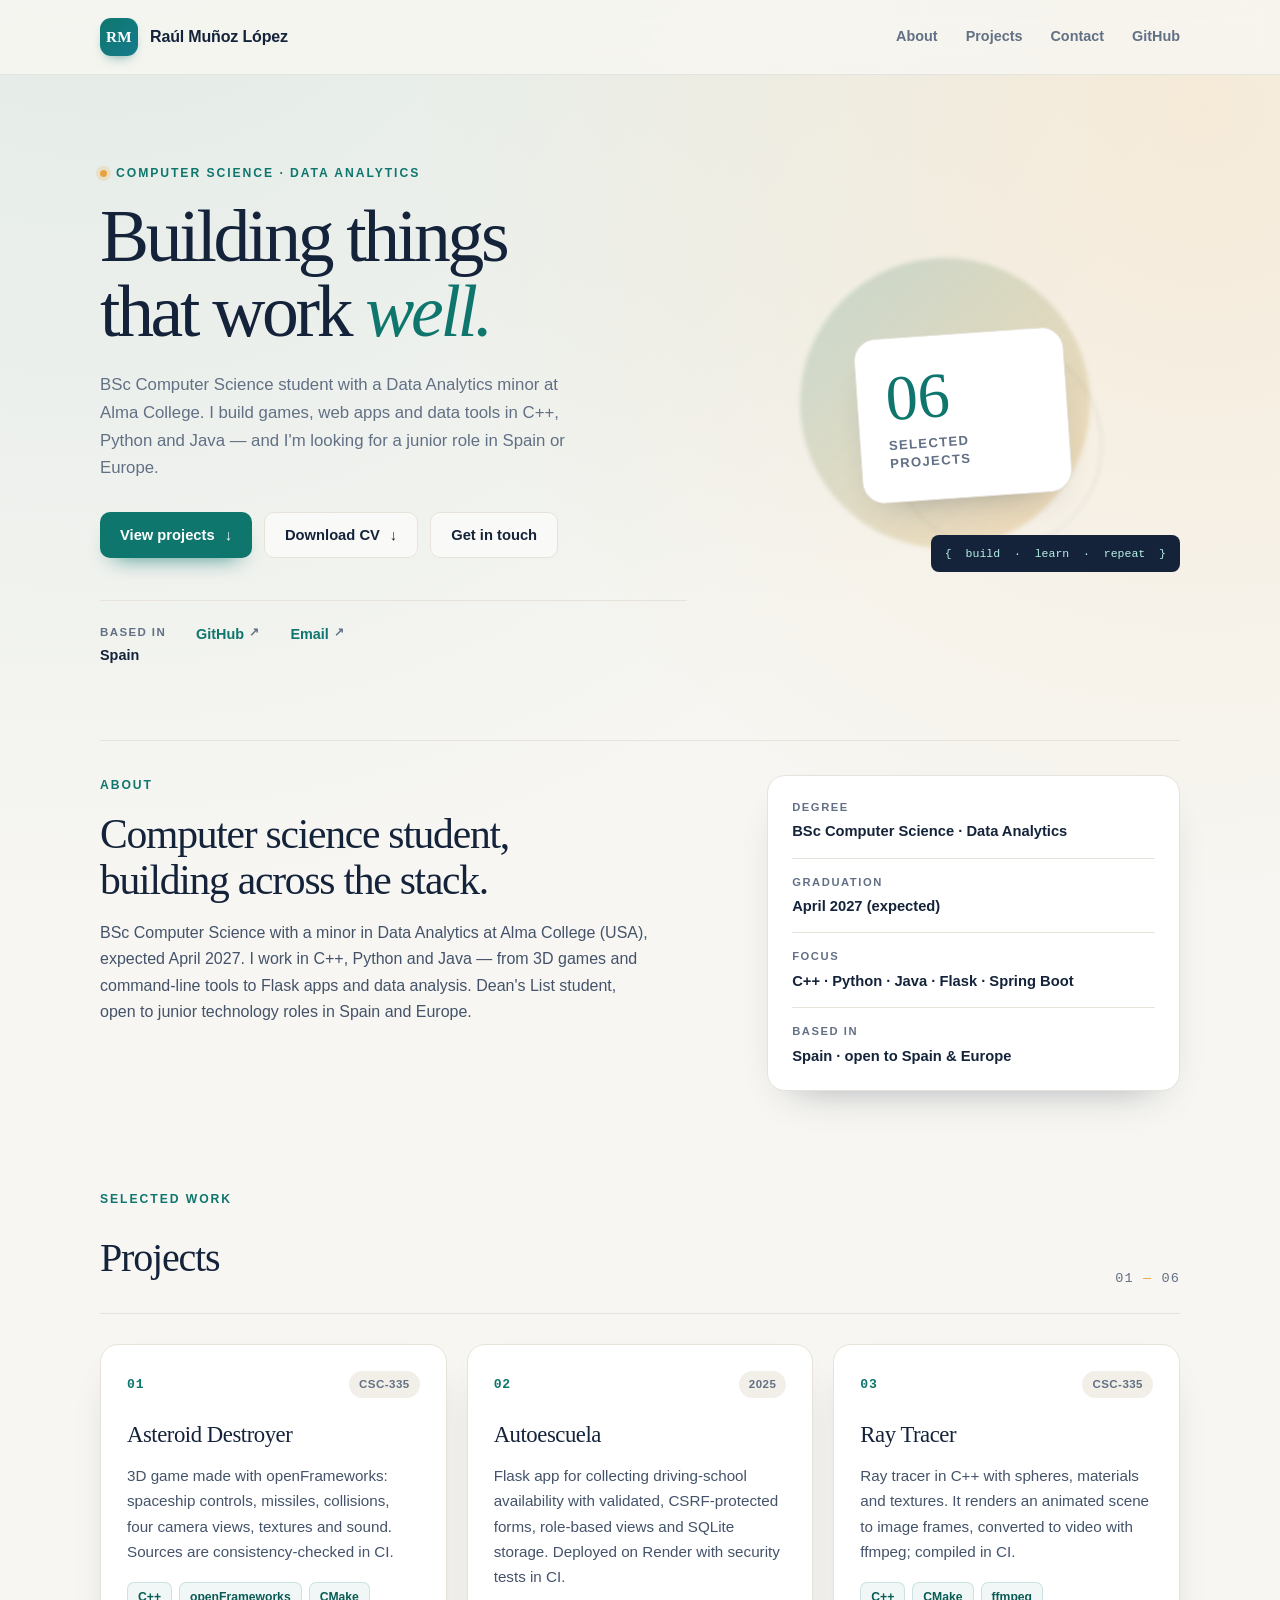
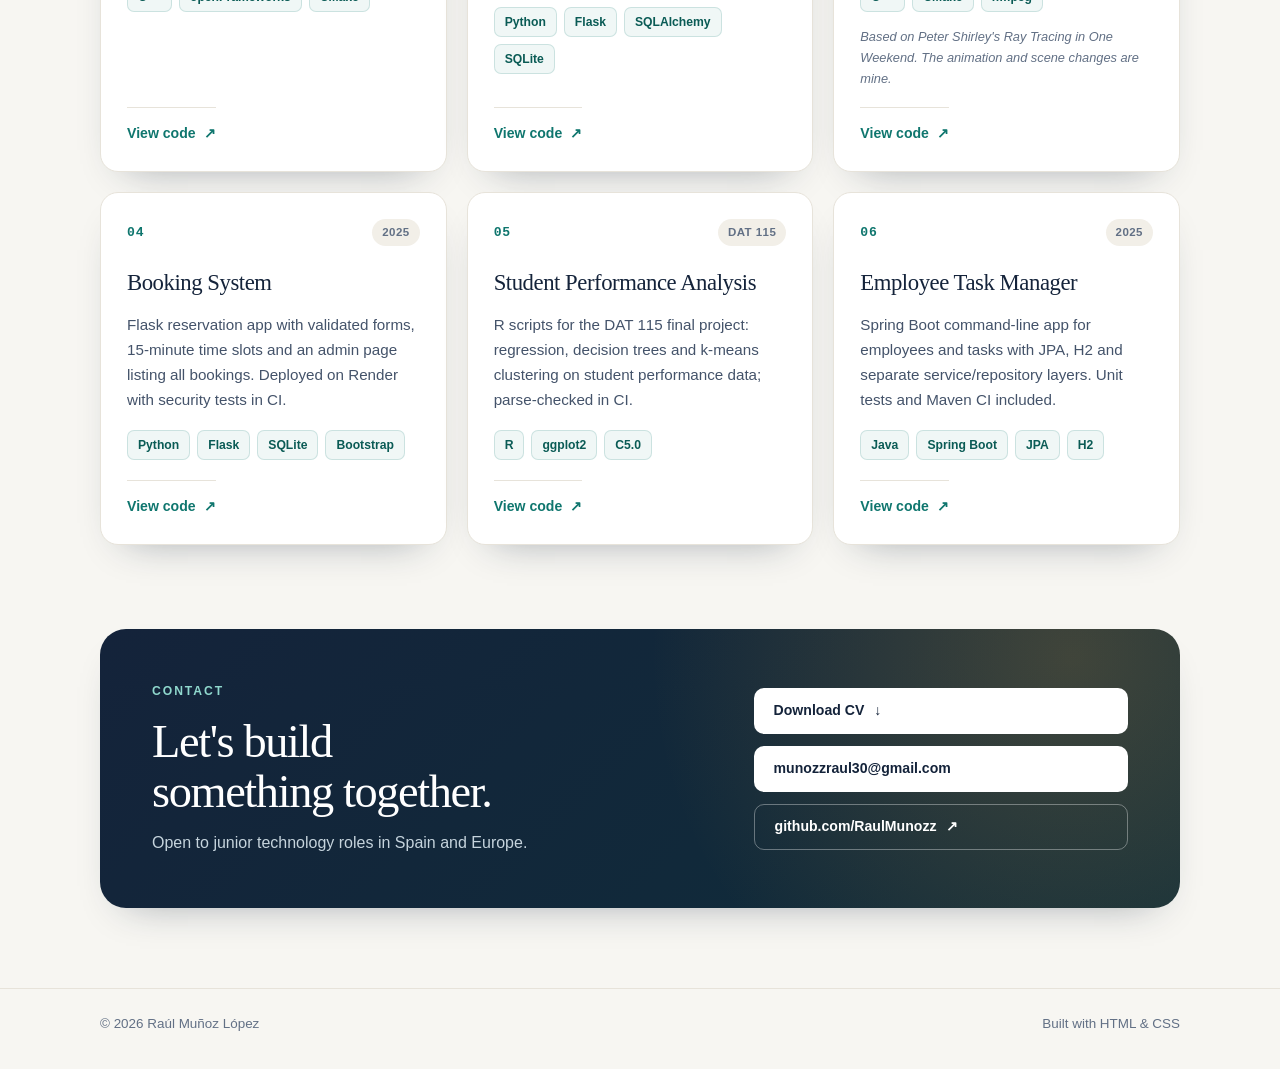
==== commit 053dd317: "Sync portfolio page at /portfolio/ Mirror the updated About section and CV link on the nested page." ====
--- a/portfolio/index.html
+++ b/portfolio/index.html
@@ -21,6 +21,7 @@
         <span class="brand-name">Raúl Muñoz López</span>
       </a>
       <nav class="site-nav" aria-label="Main navigation">
+        <a href="#about">About</a>
         <a href="#projects">Projects</a>
         <a href="#contact">Contact</a>
         <a href="https://github.com/RaulMunozz" target="_blank" rel="noopener noreferrer">GitHub</a>
@@ -33,9 +34,10 @@
       <div class="hero-copy">
         <p class="eyebrow"><span class="eyebrow-dot"></span> Computer Science · Data Analytics</p>
         <h1 id="hero-title">Building things<br>that work <em>well.</em></h1>
-        <p class="lede">Computer science student at Alma College. I like turning ideas into clean, useful software — from games and web apps to data analysis.</p>
+        <p class="lede">BSc Computer Science student with a Data Analytics minor at Alma College. I build games, web apps and data tools in C++, Python and Java — and I'm looking for a junior role in Spain or Europe.</p>
         <div class="hero-actions">
           <a class="btn btn-primary" href="#projects">View projects <span aria-hidden="true">↓</span></a>
+          <a class="btn btn-ghost" href="../CV.pdf">Download CV <span aria-hidden="true">↓</span></a>
           <a class="btn btn-ghost" href="mailto:munozzraul30@gmail.com">Get in touch</a>
         </div>
         <ul class="hero-meta" aria-label="Quick information">
@@ -55,6 +57,20 @@
       </div>
     </section>
 
+    <section id="about" class="about-section wrap" aria-labelledby="about-title">
+      <div class="about-copy">
+        <p class="eyebrow">About</p>
+        <h2 id="about-title">Computer science student,<br>building across the stack.</h2>
+        <p>BSc Computer Science with a minor in Data Analytics at Alma College (USA), expected April 2027. I work in C++, Python and Java — from 3D games and command-line tools to Flask apps and data analysis. Dean's List student, open to junior technology roles in Spain and Europe.</p>
+      </div>
+      <dl class="about-facts">
+        <div><dt>Degree</dt><dd>BSc Computer Science · Data Analytics</dd></div>
+        <div><dt>Graduation</dt><dd>April 2027 (expected)</dd></div>
+        <div><dt>Focus</dt><dd>C++ · Python · Java · Flask · Spring Boot</dd></div>
+        <div><dt>Based in</dt><dd>Spain · open to Spain &amp; Europe</dd></div>
+      </dl>
+    </section>
+
     <section id="projects" class="projects-section wrap" aria-labelledby="projects-title">
       <div class="section-heading">
         <div>
@@ -68,7 +84,7 @@
         <article class="card">
           <div class="card-head"><span class="card-index">01</span><span class="card-tag">CSC-335</span></div>
           <h3>Asteroid Destroyer</h3>
-          <p>3D game made with openFrameworks. It has spaceship controls, missiles, asteroid collisions, four camera views, textures and sound.</p>
+          <p>3D game made with openFrameworks: spaceship controls, missiles, collisions, four camera views, textures and sound. Sources are consistency-checked in CI.</p>
           <ul class="tech"><li>C++</li><li>openFrameworks</li><li>CMake</li></ul>
           <a class="card-link" href="https://github.com/RaulMunozz/asteroid-destroyer" target="_blank" rel="noopener noreferrer">View code <span aria-hidden="true">↗</span></a>
         </article>
@@ -76,7 +92,7 @@
         <article class="card">
           <div class="card-head"><span class="card-index">02</span><span class="card-tag">2025</span></div>
           <h3>Autoescuela</h3>
-          <p>Flask app for collecting driving school students' availability and reviewing it as an admin. Data is stored in SQLite and the app is deployed on Render.</p>
+          <p>Flask app for collecting driving-school availability with validated, CSRF-protected forms, role-based views and SQLite storage. Deployed on Render with security tests in CI.</p>
           <ul class="tech"><li>Python</li><li>Flask</li><li>SQLAlchemy</li><li>SQLite</li></ul>
           <a class="card-link" href="https://github.com/RaulMunozz/autoescuela-demo" target="_blank" rel="noopener noreferrer">View code <span aria-hidden="true">↗</span></a>
         </article>
@@ -84,7 +100,7 @@
         <article class="card">
           <div class="card-head"><span class="card-index">03</span><span class="card-tag">CSC-335</span></div>
           <h3>Ray Tracer</h3>
-          <p>Ray tracer in C++ with spheres, materials and textures. It renders an animated scene to image frames, which are then converted to video with ffmpeg.</p>
+          <p>Ray tracer in C++ with spheres, materials and textures. It renders an animated scene to image frames, converted to video with ffmpeg; compiled in CI.</p>
           <ul class="tech"><li>C++</li><li>CMake</li><li>ffmpeg</li></ul>
           <p class="note">Based on Peter Shirley's <em>Ray Tracing in One Weekend</em>. The animation and scene changes are mine.</p>
           <a class="card-link" href="https://github.com/RaulMunozz/ray-tracer-cpp" target="_blank" rel="noopener noreferrer">View code <span aria-hidden="true">↗</span></a>
@@ -93,7 +109,7 @@
         <article class="card">
           <div class="card-head"><span class="card-index">04</span><span class="card-tag">2025</span></div>
           <h3>Booking System</h3>
-          <p>Flask app for making reservations with form validation, 15-minute time slots and an admin page listing all bookings. Deployed on Render.</p>
+          <p>Flask reservation app with validated forms, 15-minute time slots and an admin page listing all bookings. Deployed on Render with security tests in CI.</p>
           <ul class="tech"><li>Python</li><li>Flask</li><li>SQLite</li><li>Bootstrap</li></ul>
           <a class="card-link" href="https://github.com/RaulMunozz/flask-reservas" target="_blank" rel="noopener noreferrer">View code <span aria-hidden="true">↗</span></a>
         </article>
@@ -101,7 +117,7 @@
         <article class="card">
           <div class="card-head"><span class="card-index">05</span><span class="card-tag">DAT 115</span></div>
           <h3>Student Performance Analysis</h3>
-          <p>R scripts for the DAT 115 final project: regression, decision trees and k-means clustering on student performance data.</p>
+          <p>R scripts for the DAT 115 final project: regression, decision trees and k-means clustering on student performance data; parse-checked in CI.</p>
           <ul class="tech"><li>R</li><li>ggplot2</li><li>C5.0</li></ul>
           <a class="card-link" href="https://github.com/RaulMunozz/student-performance-analysis" target="_blank" rel="noopener noreferrer">View code <span aria-hidden="true">↗</span></a>
         </article>
@@ -109,7 +125,7 @@
         <article class="card">
           <div class="card-head"><span class="card-index">06</span><span class="card-tag">2025</span></div>
           <h3>Employee Task Manager</h3>
-          <p>Spring Boot command-line app for managing employees and tasks, using JPA, an H2 database and separate service and repository layers.</p>
+          <p>Spring Boot command-line app for employees and tasks with JPA, H2 and separate service/repository layers. Unit tests and Maven CI included.</p>
           <ul class="tech"><li>Java</li><li>Spring Boot</li><li>JPA</li><li>H2</li></ul>
           <a class="card-link" href="https://github.com/RaulMunozz/employee-task-manager" target="_blank" rel="noopener noreferrer">View code <span aria-hidden="true">↗</span></a>
         </article>
@@ -124,6 +140,7 @@
           <p>Open to junior technology roles in Spain and Europe.</p>
         </div>
         <div class="contact-actions">
+          <a class="btn btn-light" href="../CV.pdf">Download CV <span aria-hidden="true">↓</span></a>
           <a class="btn btn-light" href="mailto:munozzraul30@gmail.com">munozzraul30@gmail.com</a>
           <a class="btn btn-outline-light" href="https://github.com/RaulMunozz" target="_blank" rel="noopener noreferrer">github.com/RaulMunozz <span aria-hidden="true">↗</span></a>
         </div>
--- a/styles.css
+++ b/styles.css
@@ -282,6 +282,56 @@
   white-space: nowrap;
 }
 
+/* About */
+
+.about-section {
+  display: grid;
+  grid-template-columns: minmax(0, 1.2fr) minmax(260px, 0.8fr);
+  gap: 48px;
+  align-items: start;
+  padding: 34px 0 72px;
+  border-top: 1px solid var(--line);
+}
+.about-copy h2 {
+  margin: 0 0 16px;
+  font-family: var(--serif);
+  font-size: clamp(1.9rem, 3.4vw, 2.6rem);
+  font-weight: 500;
+  line-height: 1.12;
+  letter-spacing: -0.03em;
+}
+.about-copy > p:last-child {
+  max-width: 62ch;
+  margin: 0;
+  color: #44536a;
+}
+.about-facts {
+  margin: 0;
+  padding: 22px 24px;
+  background: var(--surface);
+  border: 1px solid var(--line);
+  border-radius: var(--radius);
+  box-shadow: var(--shadow);
+}
+.about-facts > div + div {
+  margin-top: 14px;
+  padding-top: 14px;
+  border-top: 1px solid var(--line);
+}
+.about-facts dt {
+  color: var(--muted);
+  font-size: 0.7rem;
+  font-weight: 700;
+  letter-spacing: 0.14em;
+  text-transform: uppercase;
+}
+.about-facts dd {
+  margin: 3px 0 0;
+  color: var(--ink);
+  font-size: 0.92rem;
+  font-weight: 600;
+}
+
 /* Projects */
 
 .projects-section { padding: 26px 0 84px; }
@@ -455,6 +505,7 @@
   .orb-front { width: 160px; height: 160px; }
   .hero-badge { width: 175px; padding: 22px; }
   .hero-badge-number { font-size: 3.2rem; }
+  .about-section { grid-template-columns: 1fr; gap: 24px; padding: 28px 0 56px; }
   .contact-card { grid-template-columns: 1fr; padding: 38px; }
 }
 
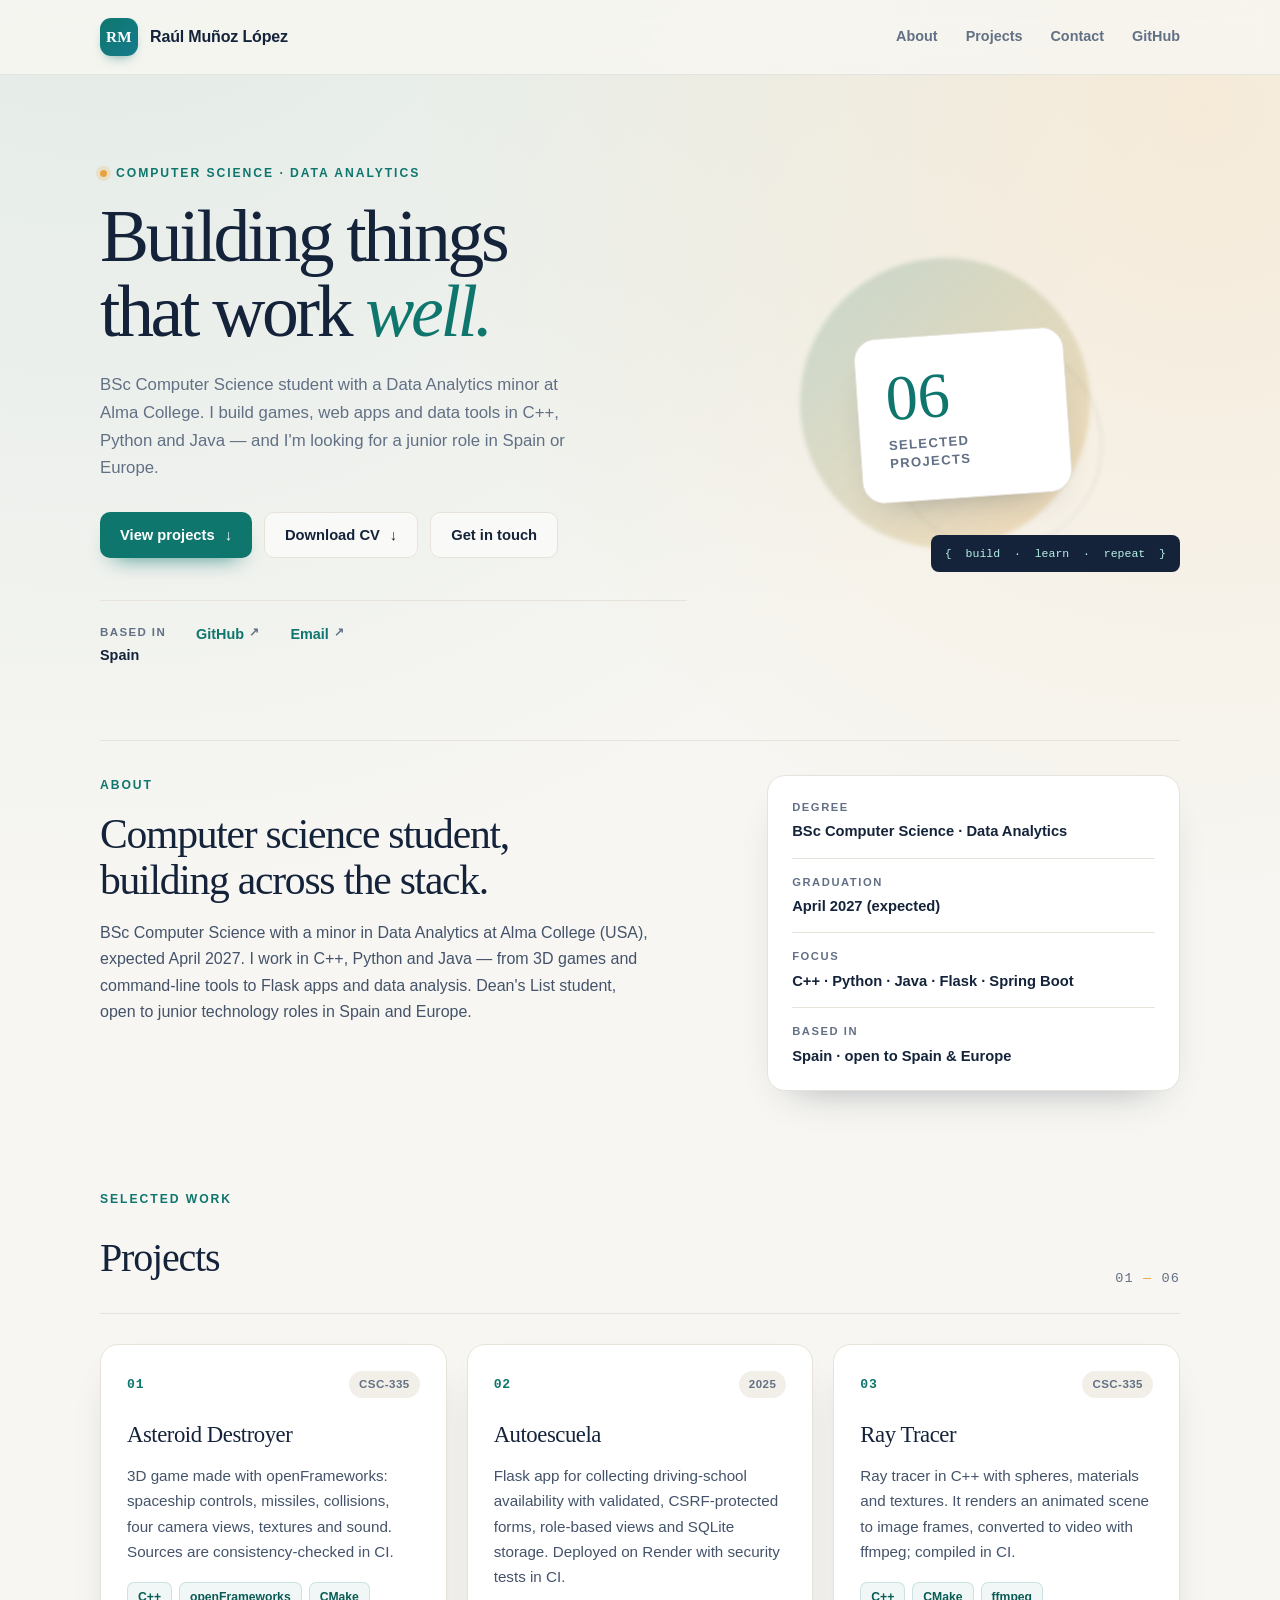
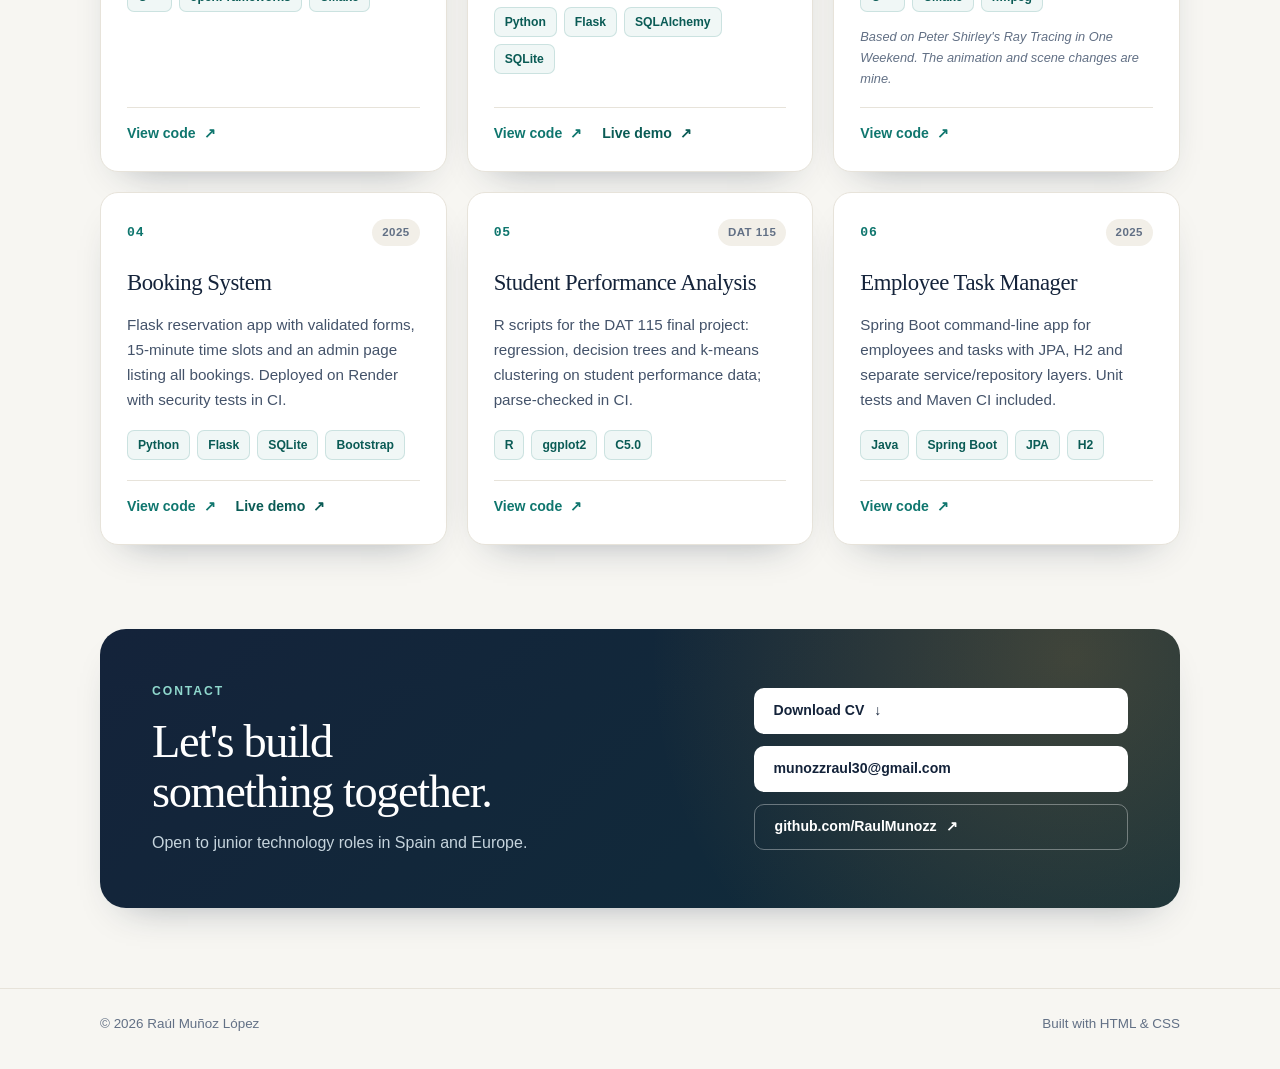
==== commit c255ebc2: "Sync demo links at /portfolio/ Keep the nested page in sync with the root page." ====
--- a/portfolio/index.html
+++ b/portfolio/index.html
@@ -86,7 +86,9 @@
           <h3>Asteroid Destroyer</h3>
           <p>3D game made with openFrameworks: spaceship controls, missiles, collisions, four camera views, textures and sound. Sources are consistency-checked in CI.</p>
           <ul class="tech"><li>C++</li><li>openFrameworks</li><li>CMake</li></ul>
-          <a class="card-link" href="https://github.com/RaulMunozz/asteroid-destroyer" target="_blank" rel="noopener noreferrer">View code <span aria-hidden="true">↗</span></a>
+          <div class="card-actions">
+            <a class="card-link" href="https://github.com/RaulMunozz/asteroid-destroyer" target="_blank" rel="noopener noreferrer">View code <span aria-hidden="true">↗</span></a>
+          </div>
         </article>
 
         <article class="card">
@@ -94,7 +96,10 @@
           <h3>Autoescuela</h3>
           <p>Flask app for collecting driving-school availability with validated, CSRF-protected forms, role-based views and SQLite storage. Deployed on Render with security tests in CI.</p>
           <ul class="tech"><li>Python</li><li>Flask</li><li>SQLAlchemy</li><li>SQLite</li></ul>
-          <a class="card-link" href="https://github.com/RaulMunozz/autoescuela-demo" target="_blank" rel="noopener noreferrer">View code <span aria-hidden="true">↗</span></a>
+          <div class="card-actions">
+            <a class="card-link" href="https://github.com/RaulMunozz/autoescuela-demo" target="_blank" rel="noopener noreferrer">View code <span aria-hidden="true">↗</span></a>
+            <a class="card-demo" href="https://autoescuela-demo.onrender.com" target="_blank" rel="noopener noreferrer">Live demo <span aria-hidden="true">↗</span></a>
+          </div>
         </article>
 
         <article class="card">
@@ -103,7 +108,9 @@
           <p>Ray tracer in C++ with spheres, materials and textures. It renders an animated scene to image frames, converted to video with ffmpeg; compiled in CI.</p>
           <ul class="tech"><li>C++</li><li>CMake</li><li>ffmpeg</li></ul>
           <p class="note">Based on Peter Shirley's <em>Ray Tracing in One Weekend</em>. The animation and scene changes are mine.</p>
-          <a class="card-link" href="https://github.com/RaulMunozz/ray-tracer-cpp" target="_blank" rel="noopener noreferrer">View code <span aria-hidden="true">↗</span></a>
+          <div class="card-actions">
+            <a class="card-link" href="https://github.com/RaulMunozz/ray-tracer-cpp" target="_blank" rel="noopener noreferrer">View code <span aria-hidden="true">↗</span></a>
+          </div>
         </article>
 
         <article class="card">
@@ -111,7 +118,10 @@
           <h3>Booking System</h3>
           <p>Flask reservation app with validated forms, 15-minute time slots and an admin page listing all bookings. Deployed on Render with security tests in CI.</p>
           <ul class="tech"><li>Python</li><li>Flask</li><li>SQLite</li><li>Bootstrap</li></ul>
-          <a class="card-link" href="https://github.com/RaulMunozz/flask-reservas" target="_blank" rel="noopener noreferrer">View code <span aria-hidden="true">↗</span></a>
+          <div class="card-actions">
+            <a class="card-link" href="https://github.com/RaulMunozz/flask-reservas" target="_blank" rel="noopener noreferrer">View code <span aria-hidden="true">↗</span></a>
+            <a class="card-demo" href="https://flask-reservas.onrender.com" target="_blank" rel="noopener noreferrer">Live demo <span aria-hidden="true">↗</span></a>
+          </div>
         </article>
 
         <article class="card">
@@ -119,7 +129,9 @@
           <h3>Student Performance Analysis</h3>
           <p>R scripts for the DAT 115 final project: regression, decision trees and k-means clustering on student performance data; parse-checked in CI.</p>
           <ul class="tech"><li>R</li><li>ggplot2</li><li>C5.0</li></ul>
-          <a class="card-link" href="https://github.com/RaulMunozz/student-performance-analysis" target="_blank" rel="noopener noreferrer">View code <span aria-hidden="true">↗</span></a>
+          <div class="card-actions">
+            <a class="card-link" href="https://github.com/RaulMunozz/student-performance-analysis" target="_blank" rel="noopener noreferrer">View code <span aria-hidden="true">↗</span></a>
+          </div>
         </article>
 
         <article class="card">
@@ -127,7 +139,9 @@
           <h3>Employee Task Manager</h3>
           <p>Spring Boot command-line app for employees and tasks with JPA, H2 and separate service/repository layers. Unit tests and Maven CI included.</p>
           <ul class="tech"><li>Java</li><li>Spring Boot</li><li>JPA</li><li>H2</li></ul>
-          <a class="card-link" href="https://github.com/RaulMunozz/employee-task-manager" target="_blank" rel="noopener noreferrer">View code <span aria-hidden="true">↗</span></a>
+          <div class="card-actions">
+            <a class="card-link" href="https://github.com/RaulMunozz/employee-task-manager" target="_blank" rel="noopener noreferrer">View code <span aria-hidden="true">↗</span></a>
+          </div>
         </article>
       </div>
     </section>
--- a/styles.css
+++ b/styles.css
@@ -441,20 +441,29 @@
   font-style: italic;
 }
 
-.card-link {
-  display: inline-flex;
-  align-items: center;
-  gap: 8px;
-  width: fit-content;
+.card-actions {
+  display: flex;
+  flex-wrap: wrap;
+  gap: 12px 20px;
   margin-top: auto;
   padding-top: 14px;
   border-top: 1px solid var(--line);
+}
+.card-link,
+.card-demo {
+  display: inline-flex;
+  align-items: center;
+  gap: 8px;
+  width: fit-content;
   color: var(--teal);
   font-size: 0.88rem;
   font-weight: 700;
 }
-.card-link span { transition: transform 0.2s ease; }
-.card-link:hover span { transform: translate(3px, -3px); }
+.card-demo { color: var(--teal-dark); }
+.card-link span,
+.card-demo span { transition: transform 0.2s ease; }
+.card-link:hover span,
+.card-demo:hover span { transform: translate(3px, -3px); }
 
 /* Contact */
 
